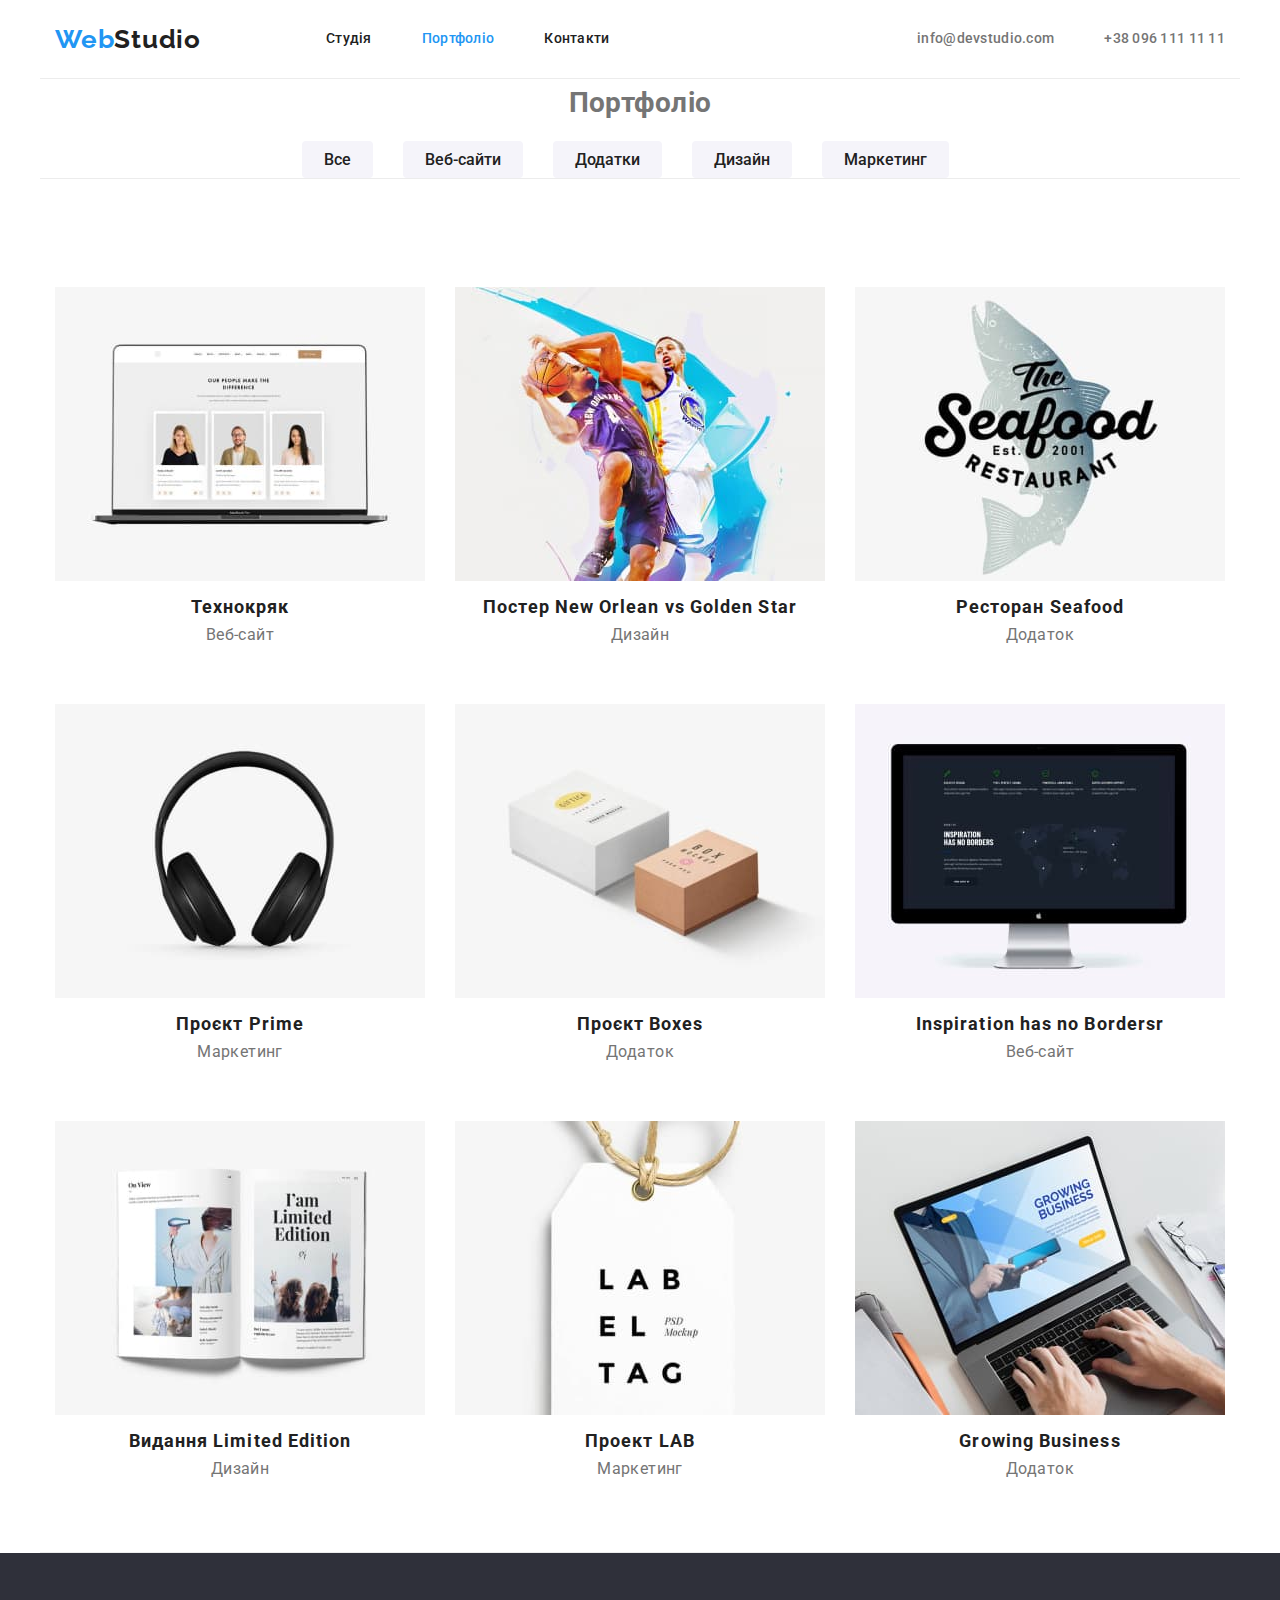
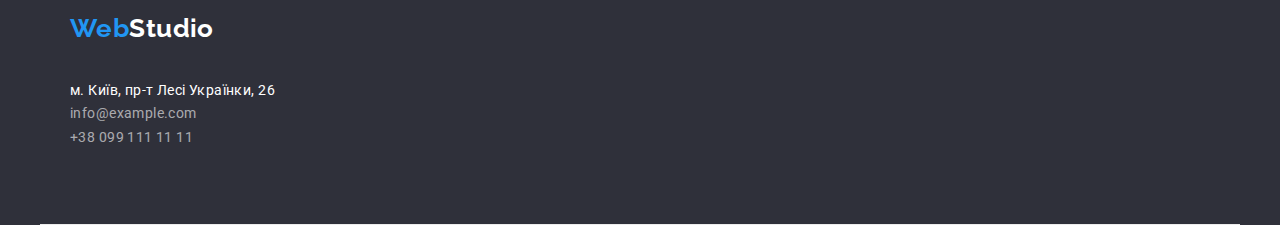
==== portfolia.html @ 8178caf2 "flexbox and styling webstudio" ====
<!DOCTYPE html>
<html lang="uk">
  <head>
    <meta charset="UTF-8" />
    <meta http-equiv="X-UA-Compatible" content="IE=edge" />
    <meta name="viewport" content="width=device-width, initial-scale=1.0" />
    <title>Portfolio</title>
    <link rel="preconnect" href="https://fonts.googleapis.com" />
    <link rel="preconnect" href="https://fonts.gstatic.com" crossorigin />
    <link
      href="https://fonts.googleapis.com/css2?family=Raleway:wght@700&family=Roboto:wght@400;500;700;900&display=swap"
      rel="stylesheet"
    />
    <link
      rel="stylesheet"
      href="https://cdnjs.cloudflare.com/ajax/libs/modern-normalize/1.1.0/modern-normalize.min.css"
    />
    <link rel="stylesheet" href="./css/style.css" />
  </head>
  <body>
    <!-- навігація сайту -->
    <header>
      <div class="container ">
      <nav class="main-nav">
        <a href="/index.html" class="main-logo logo"
          ><span class="accent"> Web</span>Studio</a
        >
        <ul class="list">
          <li class="item"><a href="./index.html" class="list-nav">Студія</a></li>
          <li class="current item" >
            <a href="./portfolia.html" class="list-nav">Портфоліо</a>
          </li class="item">
          <li class="item"><a href="" class="list-nav">Контакти</a></li>
        </ul>
      </nav>
        <ul class="contact">
          <li class="item"><a href="mailto:info@devstudio.com">info@devstudio.com</a></li>
          <li class="item"><a href="tel:+380961111111">+38 096 111 11 11</a></li>
        </ul>
      </div>
    </header>
    <main>
      <!-- кнопки -->
      <section class="section ">
        <h1 class="hide-title">Портфоліо</h1>
        <ul class="container list-main">
          <li class="list-btn"><button type="button" class="buton-name">Все</button></li>
          <li class="list-btn"><button type="button" class="buton-name">Веб-сайти</button></li>
          <li class="list-btn"><button type="button" class="buton-name">Додатки</button></li>
          <li class="list-btn"><button type="button" class="buton-name">Дизайн</button></li>
          <li class="list-btn"><button type="button" class="buton-name">Маркетинг</button></li>
        </ul>
      </section>
      <!-- секція Портфоліо -->
      <section class="section-portfolio container"> 
        <ul class="cards">
          <li class="card-set">
            <img
              src="./images/portfolio1.jpg"
              alt="портфоліо на комютері"
              width="370"
            />
            <h2 class="subtitle-type">Технокряк</h2>
            <p class="text">Веб-сайт</p>
          </li>
          <li class="card-set">
            <img
              src="./images/portfolio2.jpg"
              alt="два гравці грають в баскетбол"
              width="370"
            />
            <h2 class="subtitle-type">Постер New Orlean vs Golden Star</h2>
            <p class="text">Дизайн</p>
          </li>
          <li class="card-set">
            <img
              src="./images/portfolio3.jpg"
              alt="лого ресторану Seafood"
              width="370"
            />
            <h2 class="subtitle-type">Ресторан Seafood</h2>
            <p class="text">Додаток</p>
          </li>
          <li class="card-set">
            <img
              src="./images/portfolio4.jpg"
              alt="навушники бездротові"
              width="370"
            />
            <h2 class="subtitle-type">Проєкт Prime</h2>
            <p class="text">Маркетинг</p>
          </li>
          <li class="card-set">
            <img
              src="./images/portfolio5.jpg"
              alt="дві коробки, білого і рожевого кольору"
              width="370"
            />
            <h2 class="subtitle-type">Проєкт Boxes</h2>
            <p class="text">Додаток</p>
          </li>
          <li class="card-set">
            <img
              src="./images/portfolio6.jpg"
              alt="монітор компютера"
              width="370"
            />
            <h2 class="subtitle-type">Inspiration has no Bordersr</h2>
            <p class="text">Веб-сайт</p>
          </li>
          <li class="card-set">
            <img
              src="./images/portfolio7.jpg"
              alt="видання журналу Limited Edition"
              width="370"
            />
            <h2 class="subtitle-type">Видання Limited Edition</h2>
            <p class="text">Дизайн</p>
          </li>
          <li class="card-set">
            <img
              src="./images/portfolio8.jpg"
              alt="біла етикетка"
              width="370"
            />
            <h2 class="subtitle-type">Проект LAB</h2>
            <p class="text">Маркетинг</p>
          </li>
          <li class="card-set">
            <img
              src="./images/portfolio9.jpg"
              alt="створення бізнес плану на ноутбуці"
              width="370"
            />
            <h2 class="subtitle-type">Growing Business</h2>
            <p class="text">Додаток</p>
          </li>
        </ul>
      </section>
    </main>
    <!-- футер -->
    <footer class="footer">
      <div class="container footer-address">
      <a href="/index.html" class="logo-accent footer-logo"
        ><span class="accent"> Web</span>Studio</a
      >
      <address class="address">
        <ul class="footer-address">
          <li>м. Київ, пр-т Лесі Українки, 26</li>
          <li>
            <a href="mailto:info@example.com" class="link">info@example.com </a>
          </li>
          <li>
            <a href="tel:+380991111111" class="link">+38 099 111 11 11</a>
          </li>
        </ul>
      </address>
      </div>
    </footer>
  </body>
</html>
---- css/style.css ----
:root {
  --main-text-color: #757575;
  --title-text-color: #212121;
  --accent-text-color: #2196f3;
  --white-text-color: #ffffff;
  --secondary-background-color: #2f303a;
  --link-text-color: rgba(255, 255, 255, 0.6);
  --primary-background-color: #f5f4fa;
  --box-shadow-color: rgba(0, 0, 0, 0.15);
  --button-background-color: #188ce8;
}

body {
  color: var(--main-text-color);
  background-color: var(--white-text-color);
  font-family: "Roboto", sans-serif;
  font-style: normal;
  font-size: 14px;
  line-height: 1.7;
  letter-spacing: 0.03em;
}
ul {
  list-style: none;
}

h1,
h2,
h3,
p {
  margin: 0;
}

/* header */

.container {
  display: flex;
  align-items: center;
  width: 1200px;
  margin-left: auto;
  margin-right: auto;
  padding-left: 15px;
  padding-right: 15px;
  border-bottom: 1px solid #ececec;
}
.main-nav {
  display: flex;
  align-items: center;
}

/* logo */

.main-logo {
  display: flex;
  margin-right: 85px;
  padding-top: 24px;
  padding-bottom: 23px;
}
.logo {
  color: var(--title-text-color);
}
.logo:hover,
.logo:focus {
  color: var(--accent-text-color);
}
.accent {
  color: var(--accent-text-color);
}
.logo,
.accent {
  font-family: "Raleway", sans-serif;
  font-weight: 700;
  font-size: 26px;
  line-height: 1.19;
  text-decoration: none;
  letter-spacing: 0.03em;
}

.list {
  display: flex;
}

.list .item {
  margin-right: 50px;
}
.list .item:last-child {
  margin-right: 0;
}

/* навігація */
.list .list-nav {
  color: var(--title-text-color);
  font-weight: 500;
  font-size: 14px;
  line-height: 1.14;
  text-decoration: none;
  letter-spacing: 0.02em;
}
.list .list-nav:hover,
.list .list-nav:focus {
  color: var(--accent-text-color);
}
.current .list-nav {
  color: var(--accent-text-color);
}

/* контакти */
.contact {
  display: flex;
  margin-left: auto;
}
.contact .item + .item {
  margin-left: 50px;
}

.contact a {
  font-weight: 500;
  font-size: 14px;
  line-height: 1.14;
  color: var(--main-text-color);
  text-decoration: none;
  letter-spacing: 0.02em;
}
.contact a:hover,
.contact a:focus {
  color: var(--accent-text-color);
}
/* page 1 */

/* герой */
.section-hero {
  background-color: var(--secondary-background-color);
  text-align: center;
  margin-bottom: 94px;
}
.hero {
  font-weight: 900;
  font-size: 44px;
  line-height: 1.4;
  text-transform: uppercase;
  color: var(--white-text-color);
  letter-spacing: 0.06em;
  text-transform: uppercase;
  margin-bottom: 30px;
}
.btn {
  display: inline-block;
  text-align: center;

  font-family: "Roboto", sans-serif;
  font-weight: 700;
  font-size: 16px;
  line-height: 1.8;
  padding: 10px 32px;

  box-shadow: 0px 4px 4px var(--box-shadow-color);
  border-radius: 4px;
  letter-spacing: 0.06em;
  background-color: var(--accent-text-color);
  color: var(--white-text-color);
  border: transparent;
  cursor: pointer;
}

.btn:hover,
.btn:focus {
  background: var(--button-background-color);
}

.section {
  padding-top: 0;
  padding-bottom: 0;
  margin-bottom: 94px;
}
/* cекція особливості */
.hide-title {
  text-align: center;
}
.title {
  margin-bottom: 10px;
  font-weight: 700;
  font-size: 14px;
  line-height: 1.4;
  color: var(--title-text-color);
}
.list-item {
  margin-right: 30px;
}
.list-item:last-child {
  margin-right: 0;
}
.items-container {
  display: flex;
  align-items: flex-start;
}
/* секція чим ми займаємося */
.section-image {
  padding-bottom: 0;
}
.caption {
  font-weight: 700;
  font-size: 36px;
  line-height: 1.2;
  text-align: center;
  color: var(--title-text-color);
  margin-bottom: 50px;
}
.item-image {
  display: flex;
  padding-top: 0;
  padding-bottom: 0;
}
.img {
  margin-right: 30px;
  margin-bottom: 94px;
}
.img:last-child {
  margin-right: 0;
}
/* наша команда */

.item-team {
  display: flex;
  align-items: flex-start;
}
.section-team {
  padding-top: 94px;
  padding-bottom: 94px;
  margin: 0;
  background-color: var(--primary-background-color);
}

.pic {
  background-color: var(--white-text-color);
  margin-right: 30px;
}

.pic:last-child {
  margin-right: 0;
}
.subtitle {
  text-align: center;
  margin-top: 30px;
  margin-bottom: 10px;
  font-weight: 500;
  font-size: 16px;
  line-height: 1.2;
  color: var(--title-text-color);
}
.text {
  text-align: center;
  margin-bottom: 30px;
  font-size: 16px;
  line-height: 1.2;
}

/* футер */
.footer {
  background-color: var(--secondary-background-color);
}
.footer-address {
  display: flex;
  flex-direction: column;
  align-items: flex-start;
  padding-left: 15px;
}
.footer-logo {
  margin-top: 60px;
  margin-bottom: 20px;
  padding-left: 15px;
}
.logo-accent {
  color: var(--white-text-color);
}
.logo-accent,
.accent {
  font-family: "Raleway";
  font-weight: 700;
  font-size: 26px;
  line-height: 1.2;
  text-decoration: none;
}
.address {
  font-family: "Roboto", sans-serif;
  font-style: normal;
  font-size: 14px;
  line-height: 1.7;
  color: var(--white-text-color);
  margin-bottom: 60px;
}
.link {
  color: var(--link-text-color);
  text-decoration: none;
}
.link:hover,
.link:focus {
  color: var(--accent-text-color);
}

/* page 2 PORTFOLIO */

/* кнопки */

.list-btn {
  display: flex;
  margin-right: 30px;
}
.list-main {
  justify-content: center;
  margin-bottom: 50px;
}
.buton-name {
  font-family: "Roboto", sans-serif;
  font-weight: 500;
  font-size: 16px;
  line-height: 1.6;
  text-align: center;
  background-color: var(--primary-background-color);
  color: var(--title-text-color);
  border: none;
  border-radius: 4px;
  cursor: pointer;
  padding-right: 22px;
  padding-left: 22px;
  padding-top: 6px;
  padding-bottom: 6px;
}

.buton-name:hover,
.buton-name:focus {
  background-color: var(--accent-text-color);
  color: var(--white-text-color);
  border-radius: 4px;
}

/* cекція портфоліо */

.section-portfolio {
  width: 1200;
  padding-left: 15px;
  padding-right: 15px;
  margin-left: auto;
  margin-right: auto;
}
.cards {
  padding-left: 0;
  padding-right: 0;
  display: flex;
  flex-wrap: wrap;
}
.card-set {
  width: 370px;
  margin-right: 30px;
  margin-bottom: 30px;
  text-align: center;
}
.card-set:nth-child(3n) {
  margin-right: 0;
}
.card-set:nth-last-child(-n + 3) {
  margin-bottom: 30px;
}
.subtitle-type {
  font-weight: 700;
  font-size: 18px;
  line-height: 2;
  color: var(--title-text-color);
  letter-spacing: 0.06em;
}
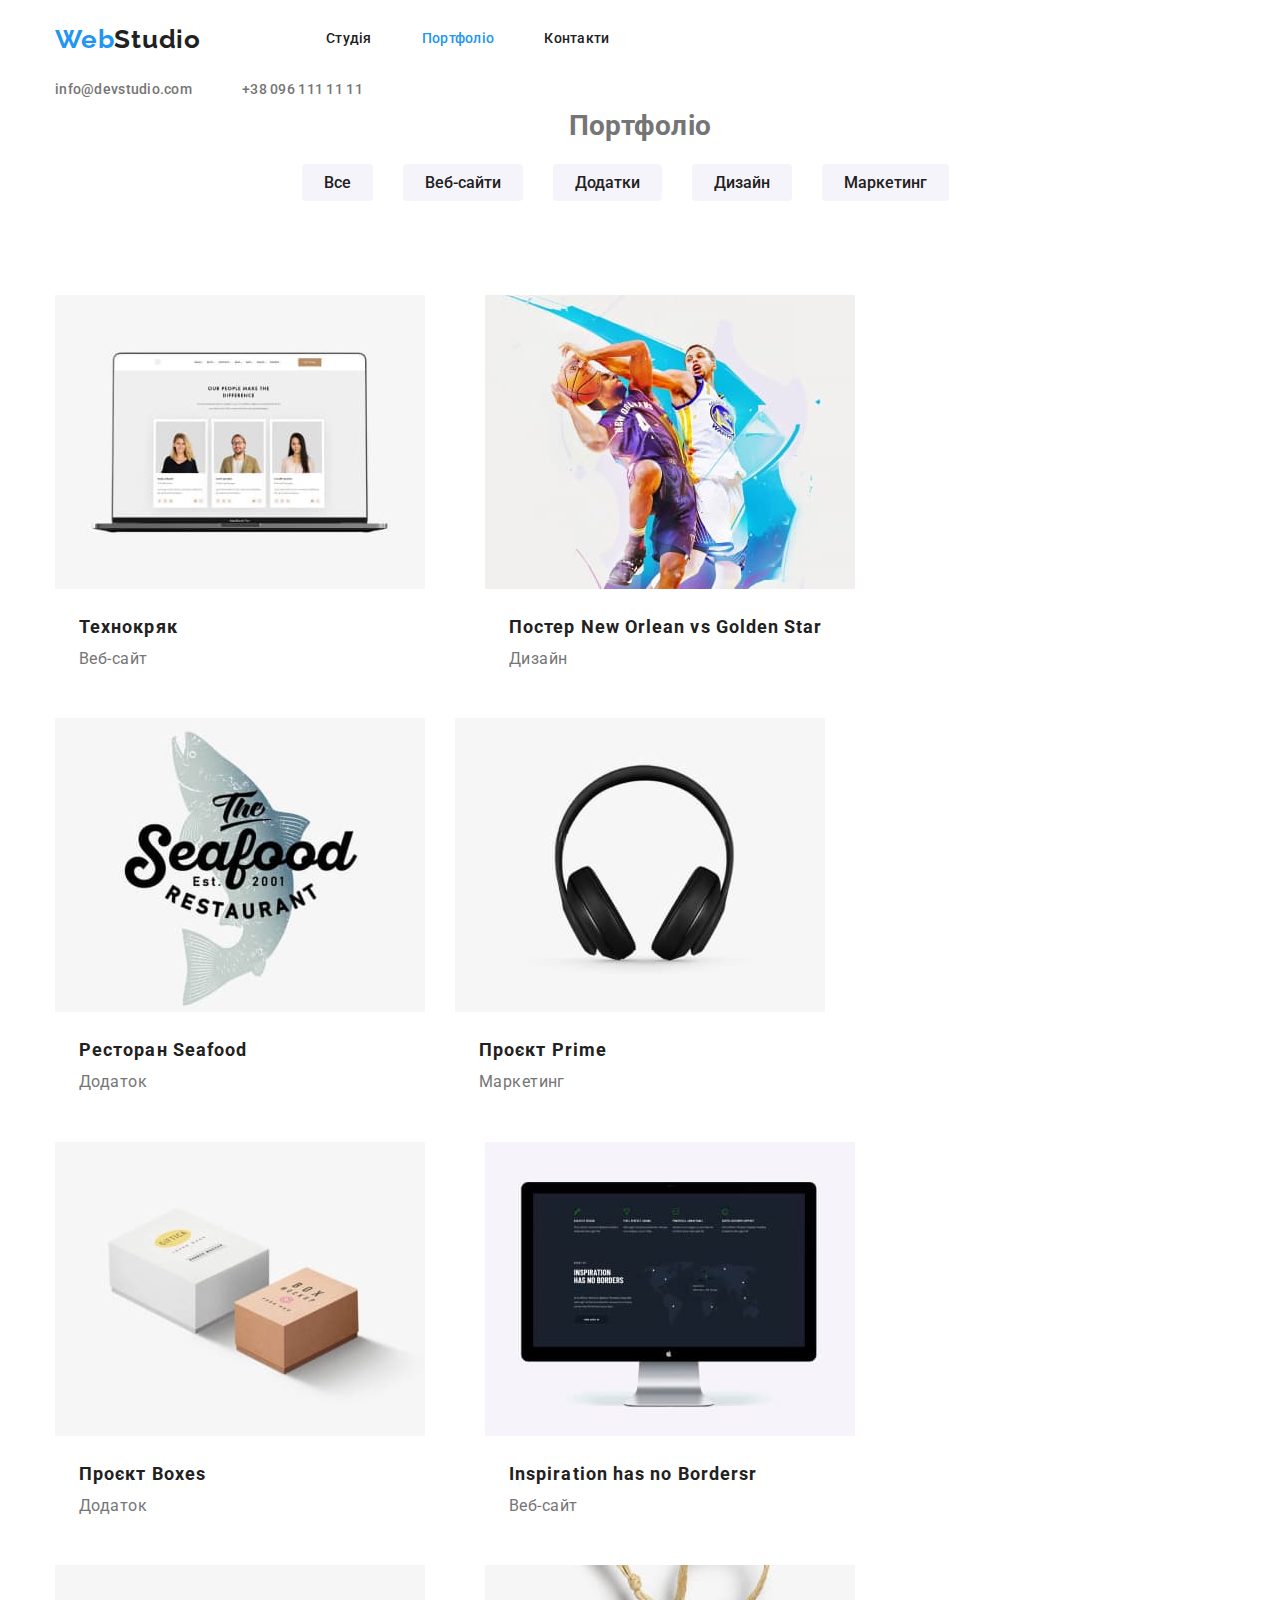
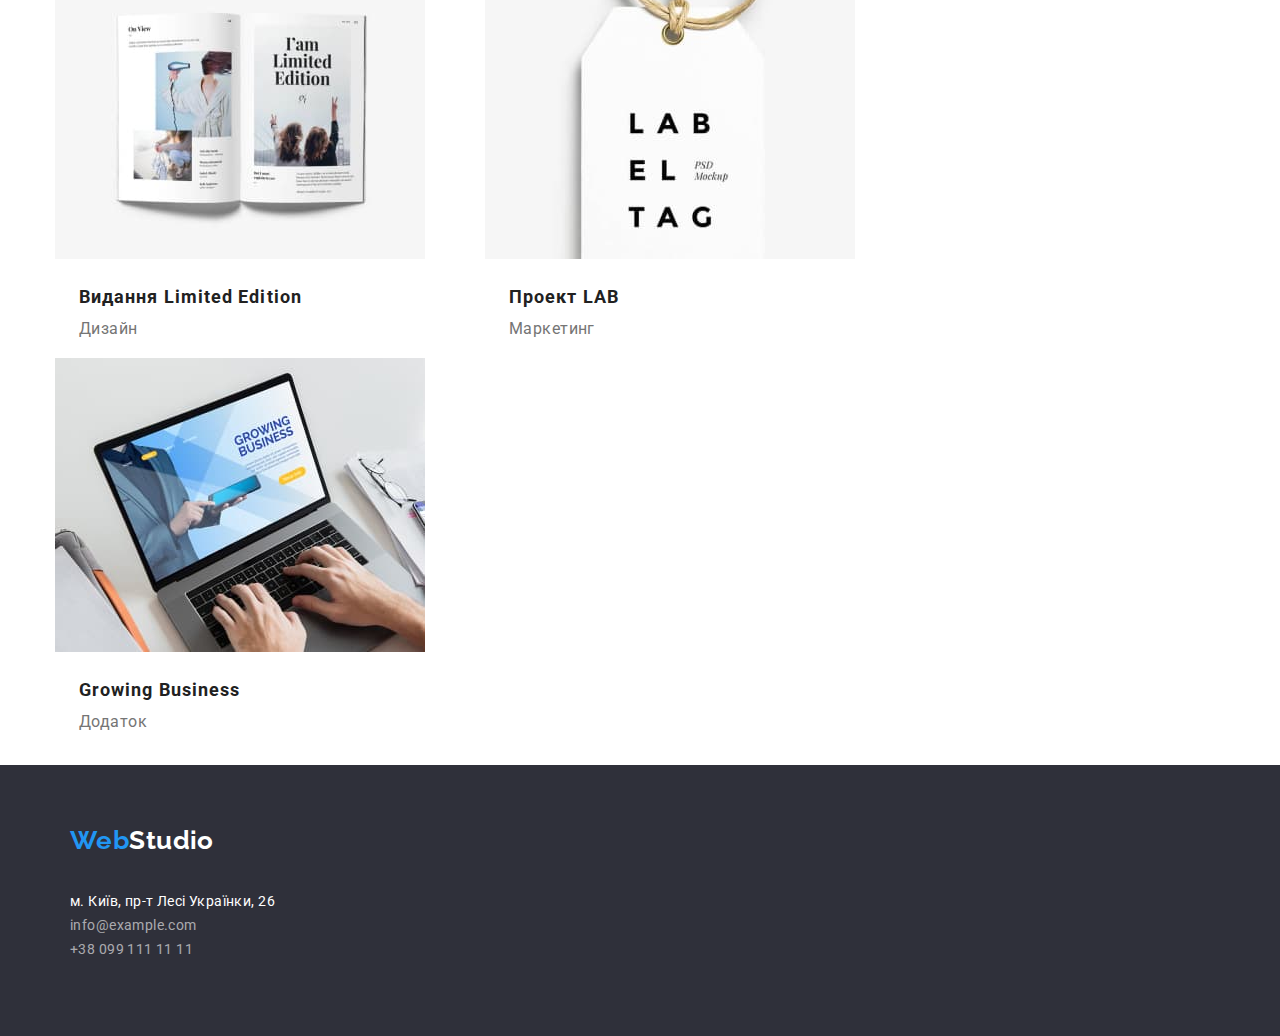
==== commit 879ef80e: "updated  mistakes" ====
--- a/portfolia.html
+++ b/portfolia.html
@@ -52,88 +52,106 @@
         </ul>
       </section>
       <!-- секція Портфоліо -->
-      <section class="section-portfolio container"> 
+      <section class=" container"> 
         <ul class="cards">
           <li class="card-set">
-            <img
+            <img class="imagine"
               src="./images/portfolio1.jpg"
               alt="портфоліо на комютері"
               width="370"
             />
+            <div class="card-block">
             <h2 class="subtitle-type">Технокряк</h2>
             <p class="text">Веб-сайт</p>
+            </div>
           </li>
           <li class="card-set">
-            <img
+            <img class="imagine"
               src="./images/portfolio2.jpg"
               alt="два гравці грають в баскетбол"
               width="370"
             />
+            <div class="card-block">
             <h2 class="subtitle-type">Постер New Orlean vs Golden Star</h2>
             <p class="text">Дизайн</p>
+            </div>
           </li>
           <li class="card-set">
-            <img
+            <img class="imagine"
               src="./images/portfolio3.jpg"
               alt="лого ресторану Seafood"
               width="370"
             />
+            <div class="card-block">
             <h2 class="subtitle-type">Ресторан Seafood</h2>
             <p class="text">Додаток</p>
+            </div>
           </li>
           <li class="card-set">
-            <img
+            <img class="imagine"
               src="./images/portfolio4.jpg"
               alt="навушники бездротові"
               width="370"
             />
+            <div class="card-block">
             <h2 class="subtitle-type">Проєкт Prime</h2>
             <p class="text">Маркетинг</p>
+            </div>
           </li>
           <li class="card-set">
-            <img
+            <img class="imagine"
               src="./images/portfolio5.jpg"
               alt="дві коробки, білого і рожевого кольору"
               width="370"
             />
+            <div class="card-block">
             <h2 class="subtitle-type">Проєкт Boxes</h2>
             <p class="text">Додаток</p>
+            </div>
           </li>
           <li class="card-set">
-            <img
+            <img class="imagine"
               src="./images/portfolio6.jpg"
               alt="монітор компютера"
               width="370"
             />
+            <div class="card-block">
             <h2 class="subtitle-type">Inspiration has no Bordersr</h2>
             <p class="text">Веб-сайт</p>
+            </div>
           </li>
           <li class="card-set">
-            <img
+            <img class="imagine"
               src="./images/portfolio7.jpg"
               alt="видання журналу Limited Edition"
               width="370"
             />
+            <div class="card-block">
             <h2 class="subtitle-type">Видання Limited Edition</h2>
             <p class="text">Дизайн</p>
+            </div>
           </li>
           <li class="card-set">
-            <img
+            <img class="imagine"
               src="./images/portfolio8.jpg"
               alt="біла етикетка"
               width="370"
             />
+            <div class="card-block">
             <h2 class="subtitle-type">Проект LAB</h2>
             <p class="text">Маркетинг</p>
+            </div>
           </li>
           <li class="card-set">
-            <img
+            <img class="imagine"
               src="./images/portfolio9.jpg"
               alt="створення бізнес плану на ноутбуці"
               width="370"
             />
+            <div class="card-block">
             <h2 class="subtitle-type">Growing Business</h2>
             <p class="text">Додаток</p>
+            </div>
           </li>
         </ul>
       </section>
--- a/css/style.css
+++ b/css/style.css
@@ -8,6 +8,7 @@
   --primary-background-color: #f5f4fa;
   --box-shadow-color: rgba(0, 0, 0, 0.15);
   --button-background-color: #188ce8;
+  --solid-border-color: #eeeeee;
 }
 
 body {
@@ -32,19 +33,23 @@
 
 /* header */
 
+.header-page {
+  border-bottom: 1px solid #ececec;
+}
+
 .container {
-  display: flex;
-  align-items: center;
   width: 1200px;
   margin-left: auto;
   margin-right: auto;
   padding-left: 15px;
   padding-right: 15px;
-  border-bottom: 1px solid #ececec;
-}
+}
+
 .main-nav {
   display: flex;
   align-items: center;
+  margin: 0;
+  padding: 0;
 }
 
 /* logo */
@@ -106,7 +111,10 @@
 /* контакти */
 .contact {
   display: flex;
+  align-items: center;
   margin-left: auto;
+  padding: 0;
+  margin: 0;
 }
 .contact .item + .item {
   margin-left: 50px;
@@ -130,10 +138,13 @@
 .section-hero {
   background-color: var(--secondary-background-color);
   text-align: center;
-  margin-bottom: 94px;
+  padding: 200px;
 }
 .hero {
   font-weight: 900;
+  width: 696px;
+  margin-left: auto;
+  margin-right: auto;
   font-size: 44px;
   line-height: 1.4;
   text-transform: uppercase;
@@ -193,8 +204,9 @@
   align-items: flex-start;
 }
 /* секція чим ми займаємося */
-.section-image {
-  padding-bottom: 0;
+.section-total {
+  padding-top: 94px;
+  padding-bottom: 94px;
 }
 .caption {
   font-weight: 700;
@@ -210,6 +222,8 @@
   padding-bottom: 0;
 }
 .img {
+  display: block;
+  max-width: 100%;
   margin-right: 30px;
   margin-bottom: 94px;
 }
@@ -218,13 +232,16 @@
 }
 /* наша команда */
 
+.title-team {
+  padding-top: 30px;
+  padding-bottom: 30px;
+  text-align: center;
+}
 .item-team {
   display: flex;
   align-items: flex-start;
 }
 .section-team {
-  padding-top: 94px;
-  padding-bottom: 94px;
   margin: 0;
   background-color: var(--primary-background-color);
 }
@@ -238,8 +255,6 @@
   margin-right: 0;
 }
 .subtitle {
-  text-align: center;
-  margin-top: 30px;
   margin-bottom: 10px;
   font-weight: 500;
   font-size: 16px;
@@ -247,8 +262,6 @@
   color: var(--title-text-color);
 }
 .text {
-  text-align: center;
-  margin-bottom: 30px;
   font-size: 16px;
   line-height: 1.2;
 }
@@ -256,6 +269,8 @@
 /* футер */
 .footer {
   background-color: var(--secondary-background-color);
+  padding-top: 60px;
+  padding-bottom: 60px;
 }
 .footer-address {
   display: flex;
@@ -264,7 +279,6 @@
   padding-left: 15px;
 }
 .footer-logo {
-  margin-top: 60px;
   margin-bottom: 20px;
   padding-left: 15px;
 }
@@ -285,7 +299,6 @@
   font-size: 14px;
   line-height: 1.7;
   color: var(--white-text-color);
-  margin-bottom: 60px;
 }
 .link {
   color: var(--link-text-color);
@@ -305,6 +318,7 @@
   margin-right: 30px;
 }
 .list-main {
+  display: flex;
   justify-content: center;
   margin-bottom: 50px;
 }
@@ -334,35 +348,44 @@
 
 /* cекція портфоліо */
 
-.section-portfolio {
-  width: 1200;
-  padding-left: 15px;
-  padding-right: 15px;
-  margin-left: auto;
-  margin-right: auto;
+.card-block {
+  width: 370px;
+  padding-top: 20px;
+  padding-right: 24px;
+  padding-bottom: 20px;
+  padding-left: 24px;
+  text-align: left;
 }
 .cards {
-  padding-left: 0;
-  padding-right: 0;
   display: flex;
   flex-wrap: wrap;
+  padding: 0;
 }
 .card-set {
-  width: 370px;
+  width: calc((100%-60px) / 3);
   margin-right: 30px;
   margin-bottom: 30px;
-  text-align: center;
-}
+}
+
 .card-set:nth-child(3n) {
   margin-right: 0;
 }
+
 .card-set:nth-last-child(-n + 3) {
-  margin-bottom: 30px;
-}
+  margin-bottom: 0;
+}
+
+.imagine {
+  display: block;
+  max-width: 100%;
+  margin-right: 30px;
+}
+
 .subtitle-type {
   font-weight: 700;
   font-size: 18px;
   line-height: 2;
   color: var(--title-text-color);
   letter-spacing: 0.06em;
-}
+  margin-bottom: 4px;
+}
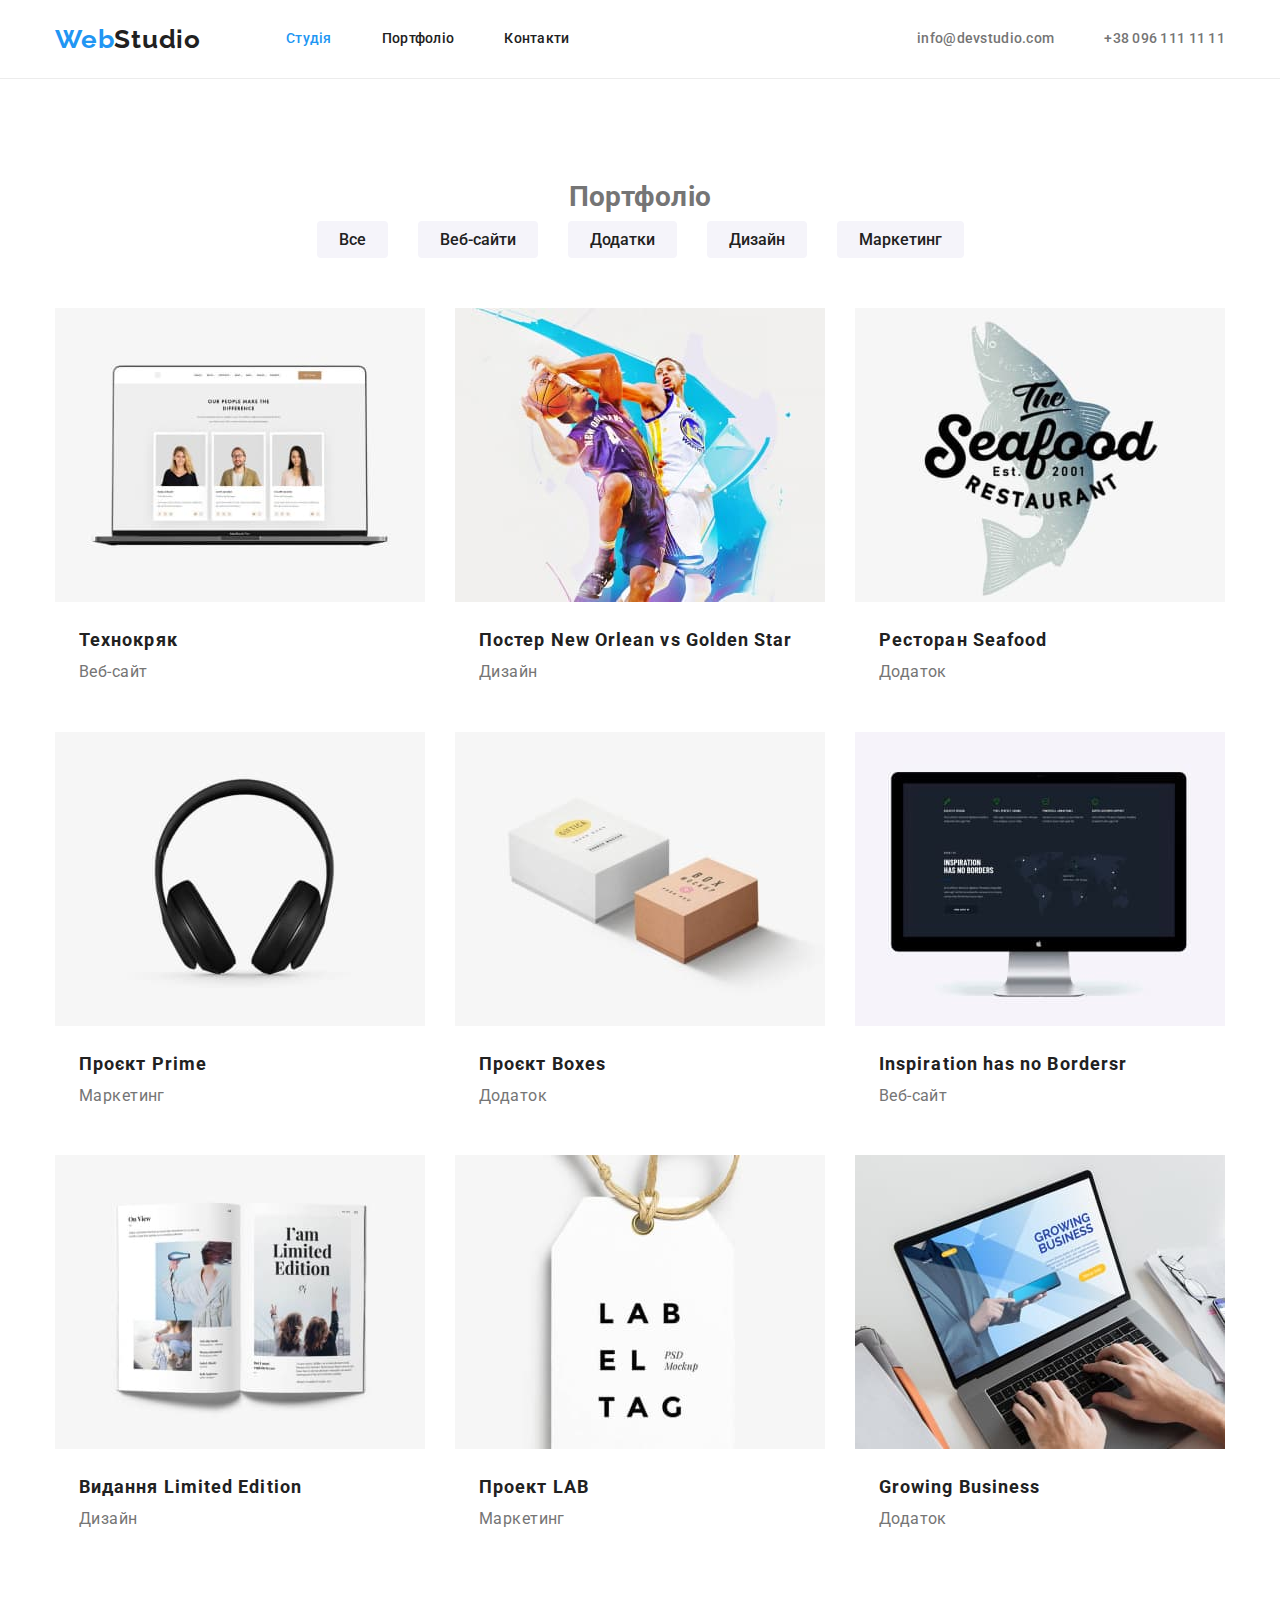
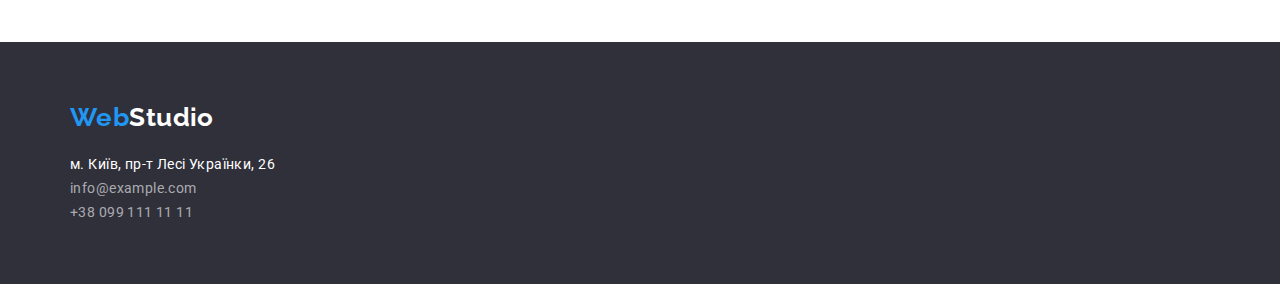
==== commit 5a0513b1: "changed sections" ====
--- a/portfolia.html
+++ b/portfolia.html
@@ -19,15 +19,15 @@
   </head>
   <body>
     <!-- навігація сайту -->
-    <header>
-      <div class="container ">
+    <header class="header-page">
+      <div class="container container-nav">
       <nav class="main-nav">
         <a href="/index.html" class="main-logo logo"
           ><span class="accent"> Web</span>Studio</a
         >
         <ul class="list">
-          <li class="item"><a href="./index.html" class="list-nav">Студія</a></li>
-          <li class="current item" >
+          <li class="current item"><a href="" class="list-nav">Студія</a></li>
+          <li class="item">
             <a href="./portfolia.html" class="list-nav">Портфоліо</a>
           </li class="item">
           <li class="item"><a href="" class="list-nav">Контакти</a></li>
@@ -41,7 +41,8 @@
     </header>
     <main>
       <!-- кнопки -->
-      <section class="section ">
+      <section class="section-total">
+        <div class="container">
         <h1 class="hide-title">Портфоліо</h1>
         <ul class="container list-main">
           <li class="list-btn"><button type="button" class="buton-name">Все</button></li>
@@ -50,7 +51,8 @@
           <li class="list-btn"><button type="button" class="buton-name">Дизайн</button></li>
           <li class="list-btn"><button type="button" class="buton-name">Маркетинг</button></li>
         </ul>
-      </section>
+        </div>
+      
       <!-- секція Портфоліо -->
       <section class=" container"> 
         <ul class="cards">
@@ -155,6 +157,7 @@
           </li>
         </ul>
       </section>
+      </section>
     </main>
     <!-- футер -->
     <footer class="footer">
--- a/css/style.css
+++ b/css/style.css
@@ -22,6 +22,8 @@
 }
 ul {
   list-style: none;
+  margin: 0;
+  padding: 0;
 }
 
 h1,
@@ -44,11 +46,15 @@
   padding-left: 15px;
   padding-right: 15px;
 }
-
+.container-nav {
+  display: flex;
+  align-items: center;
+}
 .main-nav {
   display: flex;
   align-items: center;
   margin: 0;
+  margin-right: auto;
   padding: 0;
 }
 
@@ -138,7 +144,8 @@
 .section-hero {
   background-color: var(--secondary-background-color);
   text-align: center;
-  padding: 200px;
+  padding-top: 200px;
+  padding-bottom: 200px;
 }
 .hero {
   font-weight: 900;
@@ -177,11 +184,6 @@
   background: var(--button-background-color);
 }
 
-.section {
-  padding-top: 0;
-  padding-bottom: 0;
-  margin-bottom: 94px;
-}
 /* cекція особливості */
 .hide-title {
   text-align: center;
@@ -208,6 +210,9 @@
   padding-top: 94px;
   padding-bottom: 94px;
 }
+.section-total.about {
+  padding-top: 0;
+}
 .caption {
   font-weight: 700;
   font-size: 36px;
@@ -225,7 +230,6 @@
   display: block;
   max-width: 100%;
   margin-right: 30px;
-  margin-bottom: 94px;
 }
 .img:last-child {
   margin-right: 0;
@@ -362,7 +366,7 @@
   padding: 0;
 }
 .card-set {
-  width: calc((100%-60px) / 3);
+  width: calc((100% - 60px) / 3);
   margin-right: 30px;
   margin-bottom: 30px;
 }
@@ -378,7 +382,6 @@
 .imagine {
   display: block;
   max-width: 100%;
-  margin-right: 30px;
 }
 
 .subtitle-type {
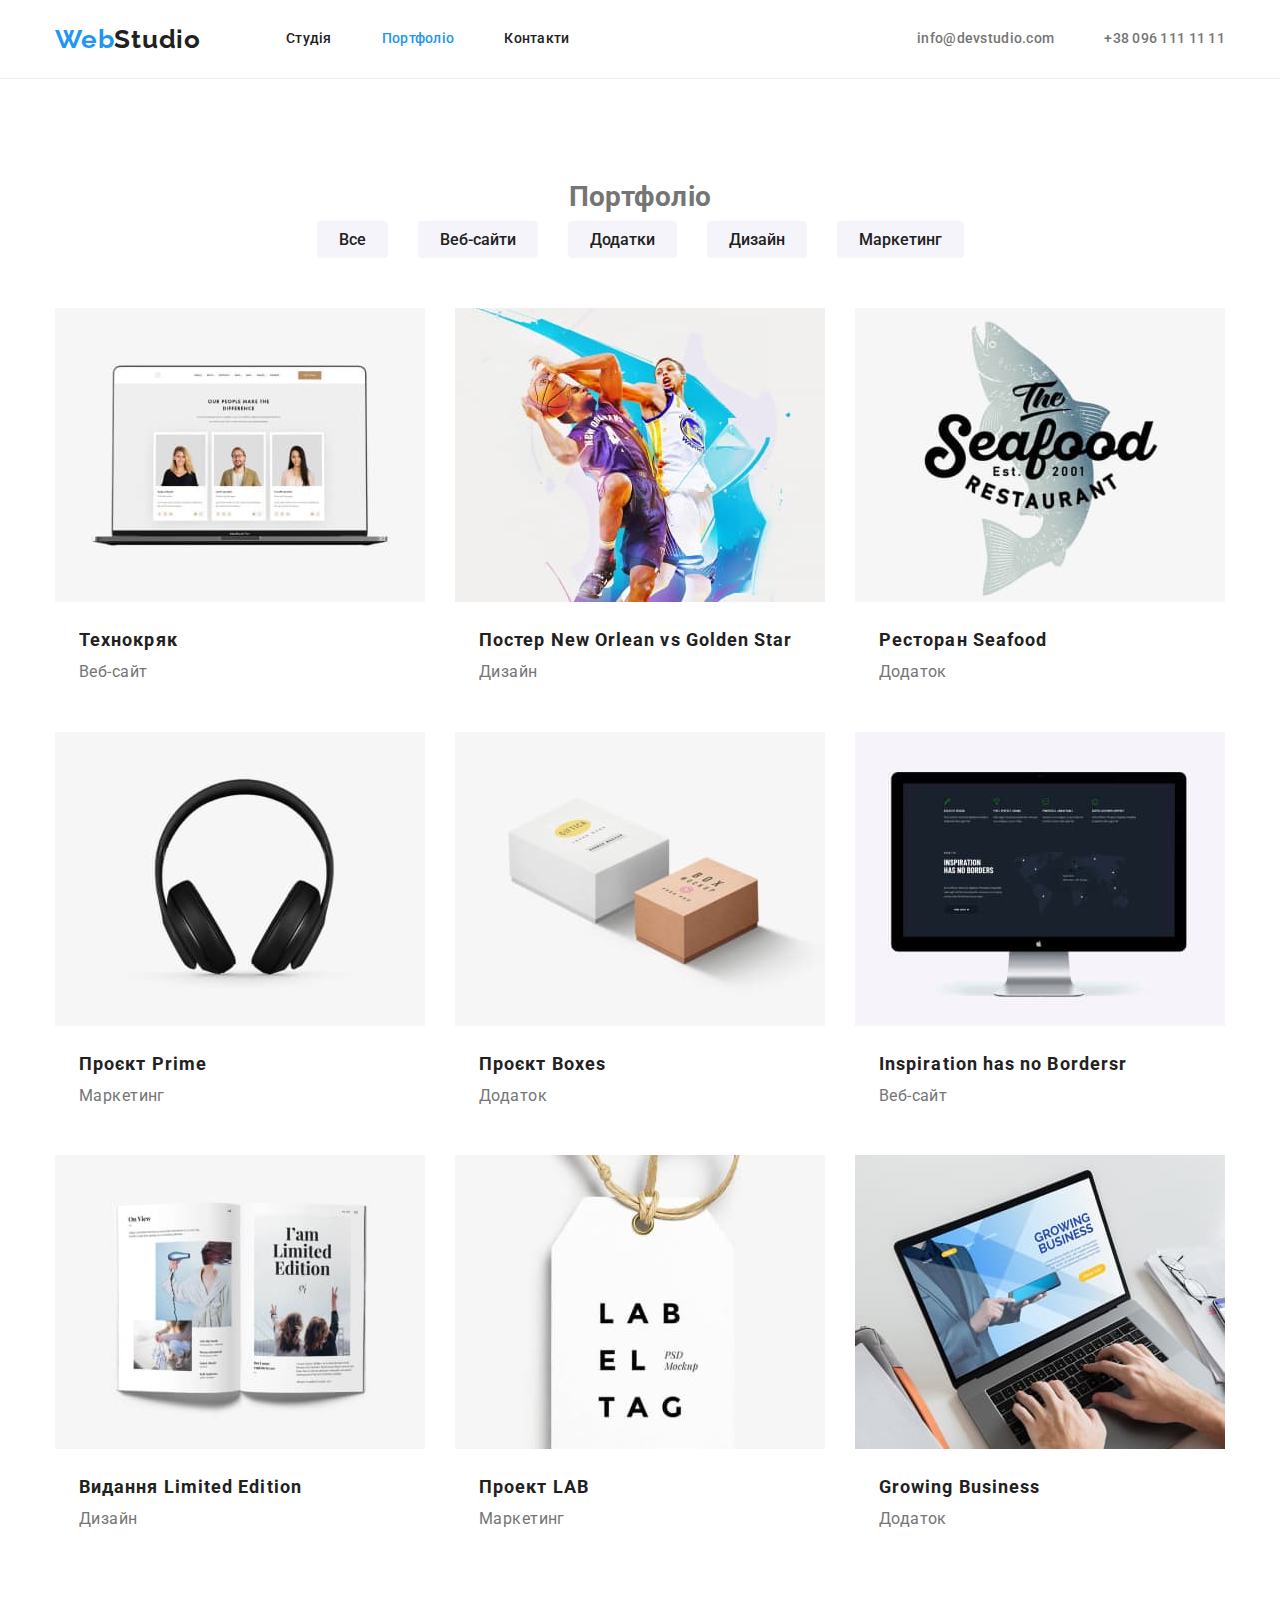
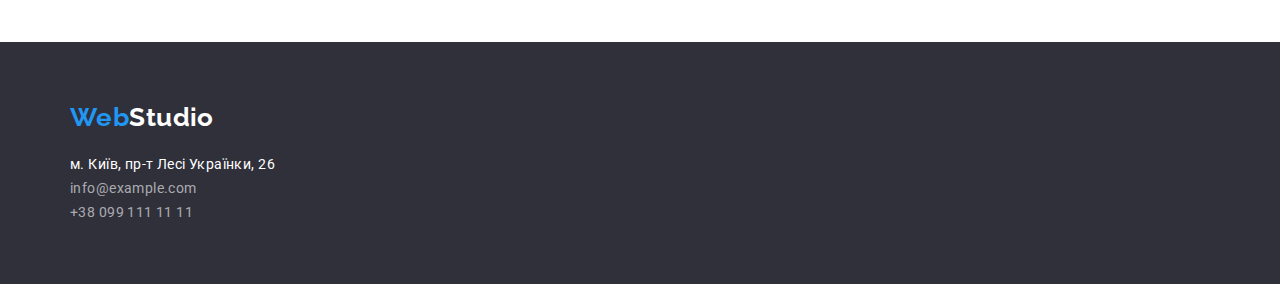
==== commit 2314161c: "updated header" ====
--- a/portfolia.html
+++ b/portfolia.html
@@ -26,8 +26,8 @@
           ><span class="accent"> Web</span>Studio</a
         >
         <ul class="list">
-          <li class="current item"><a href="" class="list-nav">Студія</a></li>
-          <li class="item">
+          <li class="item"><a href="./index.html" class="list-nav">Студія</a></li>
+          <li class="current item">
             <a href="./portfolia.html" class="list-nav">Портфоліо</a>
           </li class="item">
           <li class="item"><a href="" class="list-nav">Контакти</a></li>
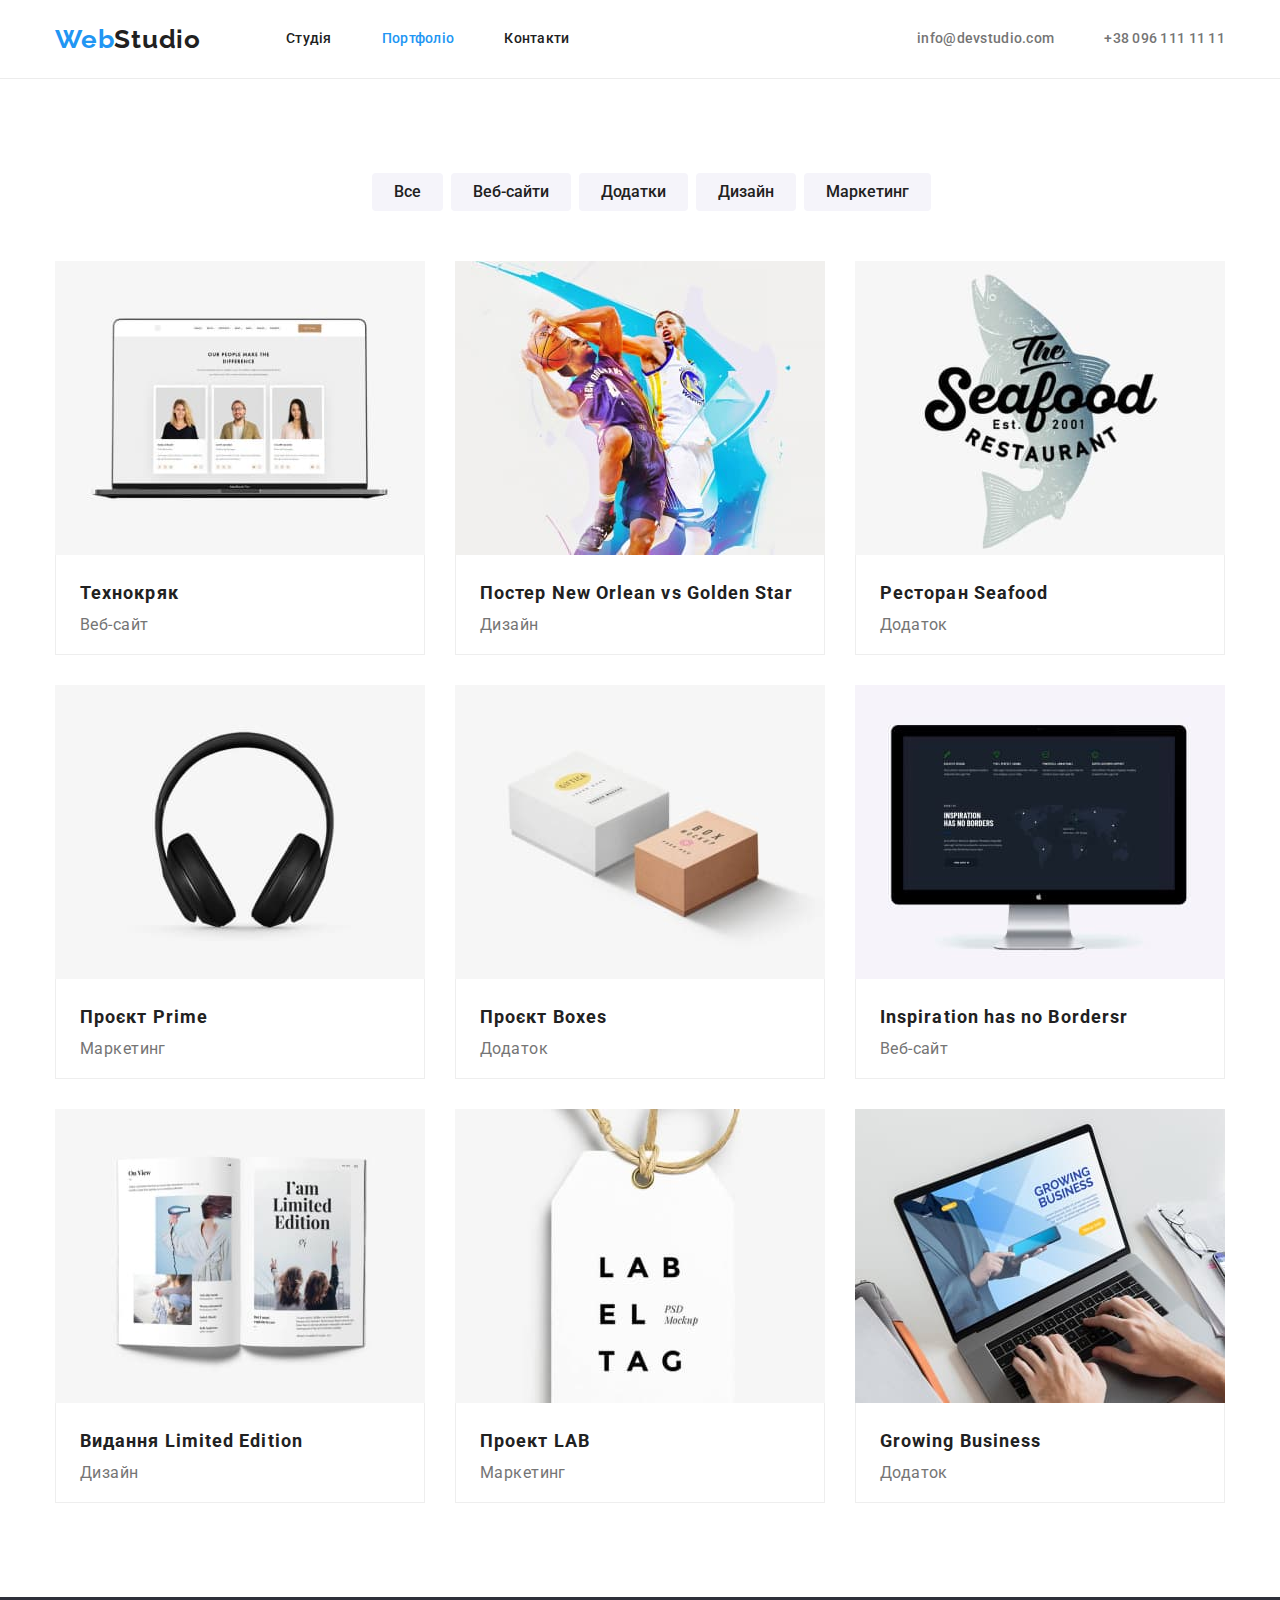
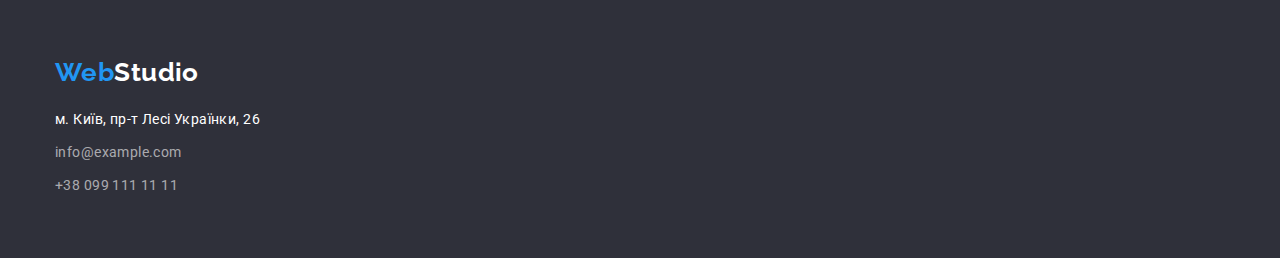
==== commit 1ce3071a: "corrected mistakes and hide titles" ====
--- a/portfolia.html
+++ b/portfolia.html
@@ -43,7 +43,7 @@
       <!-- кнопки -->
       <section class="section-total">
         <div class="container">
-        <h1 class="hide-title">Портфоліо</h1>
+        <h1 class="hide-title visually-hidden">Портфоліо</h1>
         <ul class="container list-main">
           <li class="list-btn"><button type="button" class="buton-name">Все</button></li>
           <li class="list-btn"><button type="button" class="buton-name">Веб-сайти</button></li>
--- a/css/style.css
+++ b/css/style.css
@@ -195,16 +195,19 @@
   line-height: 1.4;
   color: var(--title-text-color);
 }
+.items-container {
+  display: flex;
+  flex-wrap: wrap;
+  align-items: flex-start;
+}
 .list-item {
+  width: calc((100% - 90px) / 4);
   margin-right: 30px;
 }
-.list-item:last-child {
+.list-item:nth-child(4n) {
   margin-right: 0;
 }
-.items-container {
-  display: flex;
-  align-items: flex-start;
-}
+
 /* секція чим ми займаємося */
 .section-total {
   padding-top: 94px;
@@ -223,15 +226,15 @@
 }
 .item-image {
   display: flex;
+  flex-wrap: wrap;
   padding-top: 0;
   padding-bottom: 0;
 }
 .img {
-  display: block;
-  max-width: 100%;
+  width: calc((100% - 60px) / 3);
   margin-right: 30px;
 }
-.img:last-child {
+.img:nth-child(3n) {
   margin-right: 0;
 }
 /* наша команда */
@@ -241,21 +244,27 @@
   padding-bottom: 30px;
   text-align: center;
 }
-.item-team {
-  display: flex;
-  align-items: flex-start;
-}
+
 .section-team {
   margin: 0;
   background-color: var(--primary-background-color);
 }
+.item-team {
+  display: flex;
+  flex-wrap: wrap;
+  align-items: flex-start;
+}
 
 .pic {
+  width: calc((100% - 90px) / 4);
   background-color: var(--white-text-color);
   margin-right: 30px;
-}
-
-.pic:last-child {
+  box-shadow: 0px 1px 3px rgba(0, 0, 0, 0.12), 0px 1px 1px rgba(0, 0, 0, 0.14),
+    0px 2px 1px rgba(0, 0, 0, 0.2);
+  border-radius: 0px 0px 4px 4px;
+}
+
+.pic:nth-child(4n) {
   margin-right: 0;
 }
 .subtitle {
@@ -280,11 +289,16 @@
   display: flex;
   flex-direction: column;
   align-items: flex-start;
-  padding-left: 15px;
-}
+}
+.footer-address li {
+  margin-bottom: 9px;
+}
+.footer-address li:last-child {
+  margin-bottom: 0px;
+}
+
 .footer-logo {
   margin-bottom: 20px;
-  padding-left: 15px;
 }
 .logo-accent {
   color: var(--white-text-color);
@@ -319,7 +333,7 @@
 
 .list-btn {
   display: flex;
-  margin-right: 30px;
+  margin-right: 8px;
 }
 .list-main {
   display: flex;
@@ -359,6 +373,9 @@
   padding-bottom: 20px;
   padding-left: 24px;
   text-align: left;
+  border-left: 1px solid var(--solid-border-color);
+  border-right: 1px solid var(--solid-border-color);
+  border-bottom: 1px solid var(--solid-border-color);
 }
 .cards {
   display: flex;
@@ -392,3 +409,15 @@
   letter-spacing: 0.06em;
   margin-bottom: 4px;
 }
+.visually-hidden {
+  position: absolute;
+  white-space: nowrap;
+  width: 1px;
+  height: 1px;
+  overflow: hidden;
+  border: 0;
+  padding: 0;
+  clip: rect(0 0 0 0);
+  clip-path: inset(50%);
+  margin: -1px;
+}
